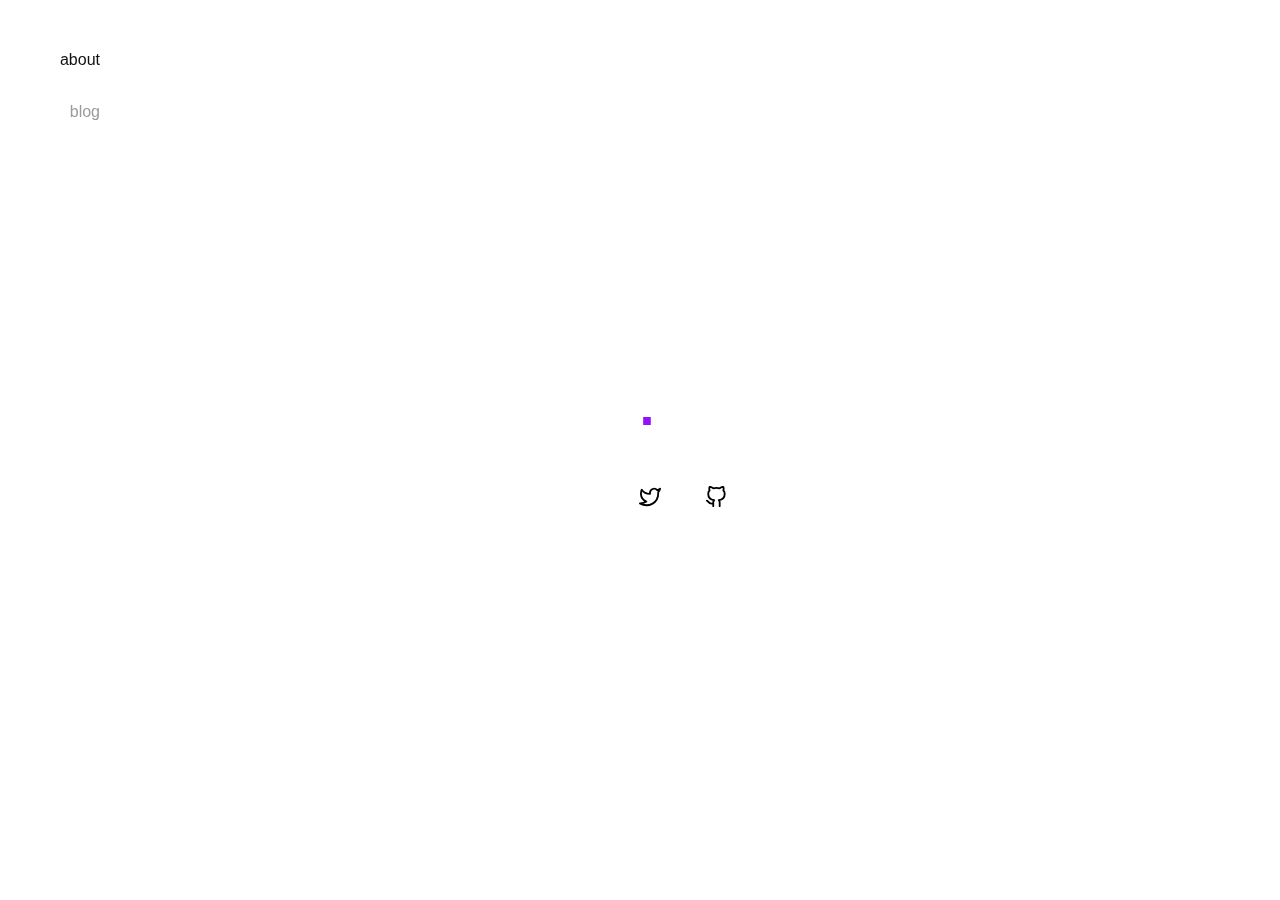
==== index.html @ 0094bbfb "first commit" ====
<!DOCTYPE html>
<html lang="en-us">

<head>
	<meta name="generator" content="Hugo 0.75.1" />
  <title>Joshua Wicks</title>

  <meta charset="UTF-8">
  <meta name="language" content="en">
  <meta name="description" content="">
  <meta name="keywords" content="">
  <meta name="viewport" content="width=device-width, initial-scale=1.0">
  <meta http-equiv="content-type" content="text/html; charset=utf-8">
  <meta http-equiv="X-UA-Compatible" content="IE=edge">

  
  
  <meta name="twitter:card" content="summary" />
  <meta name="twitter:title" content="Joshua Wicks" />
  <meta name="twitter:description" content=""/>
  <meta name="twitter:site" content="https://twitter.com/&lt;your handle&gt;" />
  <meta name="twitter:creator" content="https://twitter.com/&lt;your handle&gt;" />
  

  <link rel="shortcut icon" type="image/png" href="/favicon.ico" />

  
  
    
 
  
  
  
  
  
  
    
    <link type="text/css" rel="stylesheet" href="/css/about.min.faa0cdf2d211fbe1d8399c340d898781f94b8e9a9d0e53657a5b8bf7c13e990b.css" integrity="sha256-&#43;qDN8tIR&#43;&#43;HYOZw0DYmHgflLjpqdDlNleluL98E&#43;mQs="/>
  
    
    <link type="text/css" rel="stylesheet" href="/css/custom.min.e3b0c44298fc1c149afbf4c8996fb92427ae41e4649b934ca495991b7852b855.css" integrity="sha256-47DEQpj8HBSa&#43;/TImW&#43;5JCeuQeRkm5NMpJWZG3hSuFU="/>
  
  
   
  <link rel="alternate" type="application/rss+xml+xml" href="https://joshuawicks.github.io/index.xml" title="Joshua Wicks" /> 
   
   
    

<script type="application/ld+json">
  
    { 
      "@context": "http://schema.org", 
      "@type": "WebSite", 
      "url": "https:\/\/joshuawicks.github.io\/",
      "name": "Joshua Wicks",
      "author": {
        "@type": "Person",
        "name": ""
      },
      "description": ""
    }
  
  </script>
</head>

<body>
  <div class="burger__container">
  <div class="burger" aria-controls="navigation" aria-label="Menu">
    <div class="burger__meat burger__meat--1"></div>
    <div class="burger__meat burger__meat--2"></div>
    <div class="burger__meat burger__meat--3"></div>
  </div>
</div>
 

  <nav class="nav" id="navigation">
  <ul class="nav__list">
    
    
      <li>
        <a  class="active"
         href="/">about</a>
      </li>
    
      <li>
        <a  href="/blog">blog</a>
      </li>
    
  </ul>
</nav>


  <main>
    

<div class="splash-container">
  <div class="splash">
    
    <h1><span class="fancy">.</span></h1>
    
    <h2>
      
    </h2>
    

    


<div class="social-icons">
  
     
    
      <a class="social-icons__link" title="Twitter"
         href="https://twitter.com/%3cyour%20handle%3e"
         target="_blank" rel="noopener">
        <div class="social-icons__icon" style="background-image: url('https://joshuawicks.github.io/svg/twitter.svg')"></div>
      </a>
    
  
     
    
      <a class="social-icons__link" title="GitHub"
         href="https://github.com/%3cyour%20handle%3e"
         target="_blank" rel="noopener">
        <div class="social-icons__icon" style="background-image: url('https://joshuawicks.github.io/svg/github.svg')"></div>
      </a>
    
     
</div>

  </div>
</div>


  </main>

   

  
  <script src="/js/index.min.49e4d8a384357d9b445b87371863419937ede9fa77737522ffb633073aebfa44.js" integrity="sha256-SeTYo4Q1fZtEW4c3GGNBmTft6fp3c3Ui/7YzBzrr&#43;kQ=" crossorigin="anonymous"></script>
   
</body>

</html>
---- css/about.min.faa0cdf2d211fbe1d8399c340d898781f94b8e9a9d0e53657a5b8bf7c13e990b.css ----
@charset "UTF-8";button,button[type=button],button[type=reset],button[type=submit]{-webkit-appearance:button}input,input[type=text],input[type=email]{-webkit-appearance:none;-moz-appearance:none;appearance:none}html,body{background-color:#fff;color:#111;height:100%}html{box-sizing:border-box}*,*:before,*:after{padding:0;margin:0;box-sizing:inherit}html{font-family:-apple-system,BlinkMacSystemFont,segoe ui,Roboto,Oxygen-Sans,Ubuntu,Cantarell,helvetica neue,sans-serif;-webkit-font-smoothing:antialiased;font-size:95%}@media screen and (min-width:800px){html{font-size:100%}}@media screen and (min-width:1400px){html{font-size:115%}}h1,h2,h3,h4,h5,h6{margin-top:1.5rem;margin-bottom:0;line-height:1.5rem}h1{font-size:2.121rem;line-height:2.25rem;margin-top:2.25rem}h2{font-size:1.414rem}h3{font-size:1.17833333rem}h4{font-size:.98194444rem}h5{font-size:.81828704rem}p{margin-top:1.5rem;margin-bottom:0;line-height:1.5rem}ul,ol{padding-left:1.5rem;margin-top:1.5rem;margin-bottom:1.5rem}ul li,ol li{line-height:1.5rem}ul ul,ul ol,ol ul,ol ol{margin-top:0;margin-bottom:0}blockquote{margin-top:1.5rem;margin-bottom:1.5rem;line-height:1.5rem;color:#111}blockquote::before{position:absolute;content:"\201C";font-size:6em;font-family:roboto,serif;margin-top:.1em;margin-left:-.2em;z-index:-1;color:#ededed}blockquote cite{font-style:italic;font-size:.95em;color:#717171}blockquote cite::before{content:"— "}pre{line-height:1.45;margin-top:1.5rem;padding:16px;word-wrap:normal;overflow:auto;background-color:#f6f8fa;border-radius:3px}code{font-size:85%;font-family:sfmono-regular,Consolas,Menlo,monospace;padding:.2em .4em;margin:0;background-color:rgba(27,31,35,.05);border-radius:3px}pre>code{word-break:normal;white-space:pre}pre code{display:inline;padding:0;margin:0;overflow:visible;line-height:inherit;word-wrap:normal;background-color:transparent;border:0}.lead{font-size:1.414rem}abbr[title]{text-decoration:underline double}.burger__container{height:4rem;display:flex;align-items:center;padding:0 1.5rem;position:fixed;width:100%;background:#fff;z-index:2}@media screen and (min-width:800px){.burger__container{display:none}}.burger{position:relative;width:28px;height:28px;cursor:pointer}.burger__meat{position:absolute;width:28px;height:2px;background:#111;top:calc(50% - 2px/2);left:calc(50% - 28px/2);transition:all 150ms ease-in}.burger__meat--1{transform:translateY(-10px)}.burger__meat--2{width:calc(28px - 6px)}.burger__meat--3{transform:translateY(10px)}.nav--active .burger__meat--1{transform:rotate(45deg)}.nav--active .burger__meat--2{opacity:0}.nav--active .burger__meat--3{transform:rotate(-45deg)}.nav{font-size:16px;position:fixed;display:flex;justify-content:center;align-items:center;background:#fff;visibility:hidden;z-index:1}@media screen and (min-width:800px){.nav{display:block;visibility:visible;padding-top:3em;width:100px}}.nav--active .nav{visibility:visible;height:100%;width:100%}@media screen and (min-width:800px){.nav--active .nav{width:100px}}.nav__list{text-align:right;list-style:none;margin:0;padding:0;width:50%}@media screen and (min-width:800px){.nav__list{width:auto}}@media screen and (max-width:799px){.nav__list{transform:translateY(-25px);opacity:0}.nav--active .nav__list{transform:translateY(0);opacity:1;transition:all 500ms ease}}.nav__list li{margin-bottom:3em;line-height:1.5em}.nav__list li:last-of-type{margin-bottom:0}@media screen and (min-width:800px){.nav__list li{margin-bottom:1.75em}}.nav__list a{color:#9b9b9b;text-decoration:none;font-size:2em}.nav__list a.active{color:#111}.nav__list a:hover{color:#111}@media screen and (min-width:800px){.nav__list a{font-size:1em}}.social-icons{display:flex;justify-content:center}.social-icons__link{padding:.8rem}.social-icons__link:not(:last-child){margin-right:1em}.social-icons__link .social-icons__icon{width:1.4rem;height:1.4rem;background-size:contain;background-repeat:no-repeat}body.nav--active{overflow:hidden}main{padding:3rem 1.5rem 1rem}@media screen and (min-width:800px){main{padding-left:calc(1.5rem + 100px)}}@media screen and (max-width:799px){main{padding-top:calc(3rem + 4rem)}}.splash-container{height:100%;display:flex;justify-content:center;align-items:center;font-size:14px}@media screen and (min-width:800px){.splash-container{font-size:18px}}.splash h1{font-size:3em;line-height:1;letter-spacing:-.03em;margin:0}.splash h2{font-size:2.25em;font-weight:500;line-height:1.25;max-width:22em;letter-spacing:-.03em}.fancy{color:#9013fe}.handle{display:inline-block;margin-top:.275em;color:#9b9b9b;letter-spacing:.5px}.writing{text-decoration:none;color:#9013fe}main{padding-top:0;padding-bottom:0;height:100%}.social-icons{justify-content:flex-start;padding-top:1rem;margin-left:-.8rem}
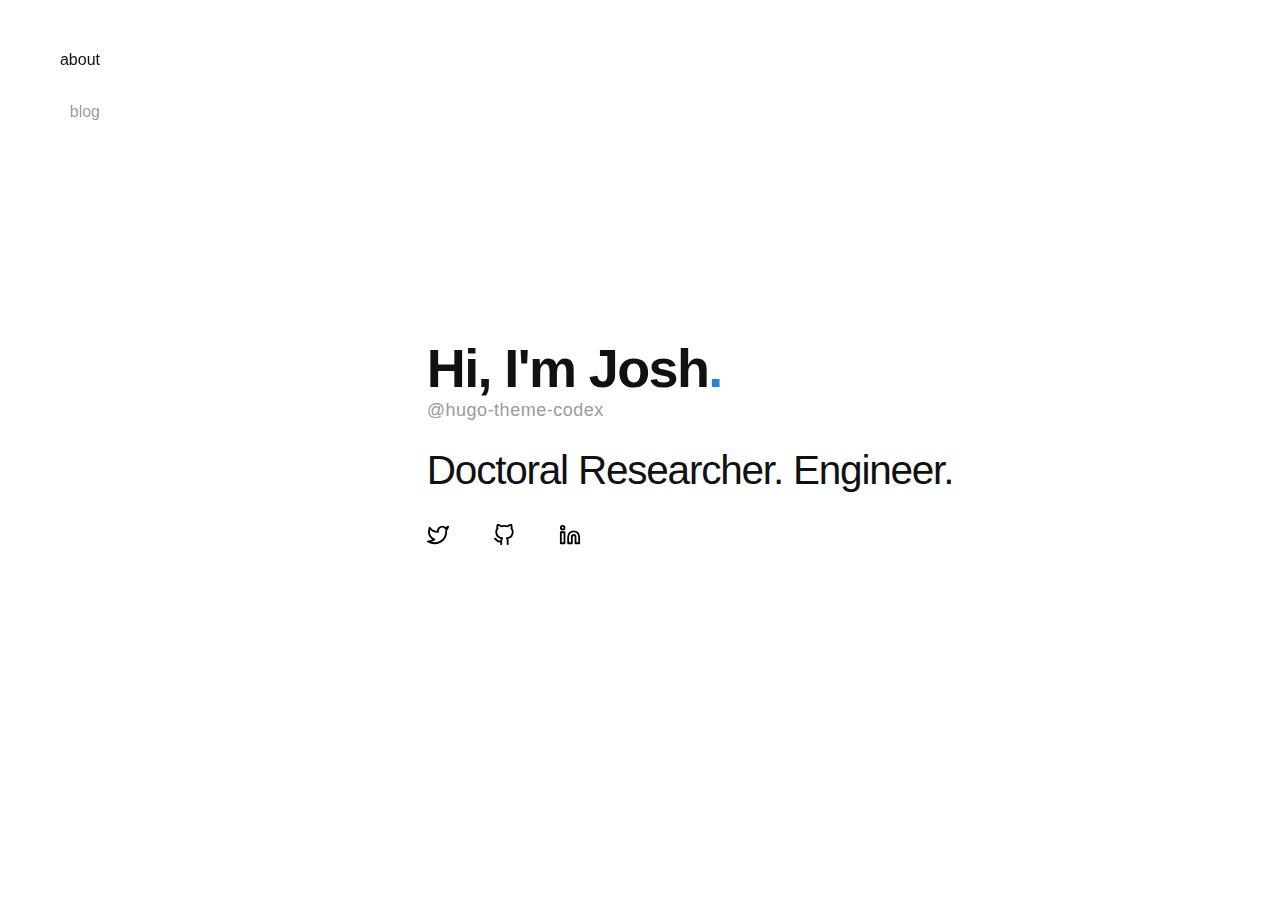
==== commit 96949ae9: "added linkedin" ====
--- a/index.html
+++ b/index.html
@@ -16,10 +16,10 @@
   
   
   <meta name="twitter:card" content="summary" />
-  <meta name="twitter:title" content="Joshua Wicks" />
+  <meta name="twitter:title" content="" />
   <meta name="twitter:description" content=""/>
-  <meta name="twitter:site" content="https://twitter.com/&lt;your handle&gt;" />
-  <meta name="twitter:creator" content="https://twitter.com/&lt;your handle&gt;" />
+  <meta name="twitter:site" content="https://twitter.com/&lt;JoshuaAWicks&gt;" />
+  <meta name="twitter:creator" content="https://twitter.com/&lt;JoshuaAWicks&gt;" />
   
 
   <link rel="shortcut icon" type="image/png" href="/favicon.ico" />
@@ -35,7 +35,7 @@
   
   
     
-    <link type="text/css" rel="stylesheet" href="/css/about.min.faa0cdf2d211fbe1d8399c340d898781f94b8e9a9d0e53657a5b8bf7c13e990b.css" integrity="sha256-&#43;qDN8tIR&#43;&#43;HYOZw0DYmHgflLjpqdDlNleluL98E&#43;mQs="/>
+    <link type="text/css" rel="stylesheet" href="/css/about.min.3f7460b09c8d91e59cf35b97d1112d776ba1eb58f72607459d8bc07bb1660454.css" integrity="sha256-P3RgsJyNkeWc81uX0REtd2uh61j3JgdFnYvAe7FmBFQ="/>
   
     
     <link type="text/css" rel="stylesheet" href="/css/custom.min.e3b0c44298fc1c149afbf4c8996fb92427ae41e4649b934ca495991b7852b855.css" integrity="sha256-47DEQpj8HBSa&#43;/TImW&#43;5JCeuQeRkm5NMpJWZG3hSuFU="/>
@@ -53,7 +53,7 @@
       "@context": "http://schema.org", 
       "@type": "WebSite", 
       "url": "https:\/\/joshuawicks.github.io\/",
-      "name": "Joshua Wicks",
+      "name": "",
       "author": {
         "@type": "Person",
         "name": ""
@@ -97,10 +97,12 @@
 <div class="splash-container">
   <div class="splash">
     
-    <h1><span class="fancy">.</span></h1>
+    <h1>Hi, I&#39;m Josh<span class="fancy">.</span></h1>
+    
+    <span class="handle">@hugo-theme-codex</span>
     
     <h2>
-      
+      Doctoral Researcher. Engineer.
     </h2>
     
 
@@ -112,7 +114,7 @@
      
     
       <a class="social-icons__link" title="Twitter"
-         href="https://twitter.com/%3cyour%20handle%3e"
+         href="https://twitter.com/%3cJoshuaAWicks%3e"
          target="_blank" rel="noopener">
         <div class="social-icons__icon" style="background-image: url('https://joshuawicks.github.io/svg/twitter.svg')"></div>
       </a>
@@ -121,9 +123,18 @@
      
     
       <a class="social-icons__link" title="GitHub"
-         href="https://github.com/%3cyour%20handle%3e"
+         href="https://github.com/%3cjoshuawicks"
          target="_blank" rel="noopener">
         <div class="social-icons__icon" style="background-image: url('https://joshuawicks.github.io/svg/github.svg')"></div>
+      </a>
+    
+  
+     
+    
+      <a class="social-icons__link" title="LinkedIn"
+         href="www.linkedin.com/in/joshuawicks"
+         target="_blank" rel="noopener">
+        <div class="social-icons__icon" style="background-image: url('https://joshuawicks.github.io/svg/linkedin.svg')"></div>
       </a>
     
      
--- a/css/about.min.3f7460b09c8d91e59cf35b97d1112d776ba1eb58f72607459d8bc07bb1660454.css
+++ b/css/about.min.3f7460b09c8d91e59cf35b97d1112d776ba1eb58f72607459d8bc07bb1660454.css
@@ -0,0 +1 @@
+@charset "UTF-8";button,button[type=button],button[type=reset],button[type=submit]{-webkit-appearance:button}input,input[type=text],input[type=email]{-webkit-appearance:none;-moz-appearance:none;appearance:none}html,body{background-color:#fff;color:#111;height:100%}html{box-sizing:border-box}*,*:before,*:after{padding:0;margin:0;box-sizing:inherit}html{font-family:-apple-system,BlinkMacSystemFont,segoe ui,Roboto,Oxygen-Sans,Ubuntu,Cantarell,helvetica neue,sans-serif;-webkit-font-smoothing:antialiased;font-size:95%}@media screen and (min-width:800px){html{font-size:100%}}@media screen and (min-width:1400px){html{font-size:115%}}h1,h2,h3,h4,h5,h6{margin-top:1.5rem;margin-bottom:0;line-height:1.5rem}h1{font-size:2.121rem;line-height:2.25rem;margin-top:2.25rem}h2{font-size:1.414rem}h3{font-size:1.17833333rem}h4{font-size:.98194444rem}h5{font-size:.81828704rem}p{margin-top:1.5rem;margin-bottom:0;line-height:1.5rem}ul,ol{padding-left:1.5rem;margin-top:1.5rem;margin-bottom:1.5rem}ul li,ol li{line-height:1.5rem}ul ul,ul ol,ol ul,ol ol{margin-top:0;margin-bottom:0}blockquote{margin-top:1.5rem;margin-bottom:1.5rem;line-height:1.5rem;color:#111}blockquote::before{position:absolute;content:"\201C";font-size:6em;font-family:roboto,serif;margin-top:.1em;margin-left:-.2em;z-index:-1;color:#ededed}blockquote cite{font-style:italic;font-size:.95em;color:#717171}blockquote cite::before{content:"— "}pre{line-height:1.45;margin-top:1.5rem;padding:16px;word-wrap:normal;overflow:auto;background-color:#f6f8fa;border-radius:3px}code{font-size:85%;font-family:sfmono-regular,Consolas,Menlo,monospace;padding:.2em .4em;margin:0;background-color:rgba(27,31,35,.05);border-radius:3px}pre>code{word-break:normal;white-space:pre}pre code{display:inline;padding:0;margin:0;overflow:visible;line-height:inherit;word-wrap:normal;background-color:transparent;border:0}.lead{font-size:1.414rem}abbr[title]{text-decoration:underline double}.burger__container{height:4rem;display:flex;align-items:center;padding:0 1.5rem;position:fixed;width:100%;background:#fff;z-index:2}@media screen and (min-width:800px){.burger__container{display:none}}.burger{position:relative;width:28px;height:28px;cursor:pointer}.burger__meat{position:absolute;width:28px;height:2px;background:#111;top:calc(50% - 2px/2);left:calc(50% - 28px/2);transition:all 150ms ease-in}.burger__meat--1{transform:translateY(-10px)}.burger__meat--2{width:calc(28px - 6px)}.burger__meat--3{transform:translateY(10px)}.nav--active .burger__meat--1{transform:rotate(45deg)}.nav--active .burger__meat--2{opacity:0}.nav--active .burger__meat--3{transform:rotate(-45deg)}.nav{font-size:16px;position:fixed;display:flex;justify-content:center;align-items:center;background:#fff;visibility:hidden;z-index:1}@media screen and (min-width:800px){.nav{display:block;visibility:visible;padding-top:3em;width:100px}}.nav--active .nav{visibility:visible;height:100%;width:100%}@media screen and (min-width:800px){.nav--active .nav{width:100px}}.nav__list{text-align:right;list-style:none;margin:0;padding:0;width:50%}@media screen and (min-width:800px){.nav__list{width:auto}}@media screen and (max-width:799px){.nav__list{transform:translateY(-25px);opacity:0}.nav--active .nav__list{transform:translateY(0);opacity:1;transition:all 500ms ease}}.nav__list li{margin-bottom:3em;line-height:1.5em}.nav__list li:last-of-type{margin-bottom:0}@media screen and (min-width:800px){.nav__list li{margin-bottom:1.75em}}.nav__list a{color:#9b9b9b;text-decoration:none;font-size:2em}.nav__list a.active{color:#111}.nav__list a:hover{color:#111}@media screen and (min-width:800px){.nav__list a{font-size:1em}}.social-icons{display:flex;justify-content:center}.social-icons__link{padding:.8rem}.social-icons__link:not(:last-child){margin-right:1em}.social-icons__link .social-icons__icon{width:1.4rem;height:1.4rem;background-size:contain;background-repeat:no-repeat}body.nav--active{overflow:hidden}main{padding:3rem 1.5rem 1rem}@media screen and (min-width:800px){main{padding-left:calc(1.5rem + 100px)}}@media screen and (max-width:799px){main{padding-top:calc(3rem + 4rem)}}.splash-container{height:100%;display:flex;justify-content:center;align-items:center;font-size:14px}@media screen and (min-width:800px){.splash-container{font-size:18px}}.splash h1{font-size:3em;line-height:1;letter-spacing:-.03em;margin:0}.splash h2{font-size:2.25em;font-weight:500;line-height:1.25;max-width:22em;letter-spacing:-.03em}.fancy{color:#1e88e5}.handle{display:inline-block;margin-top:.275em;color:#9b9b9b;letter-spacing:.5px}.writing{text-decoration:none;color:#1e88e5}main{padding-top:0;padding-bottom:0;height:100%}.social-icons{justify-content:flex-start;padding-top:1rem;margin-left:-.8rem}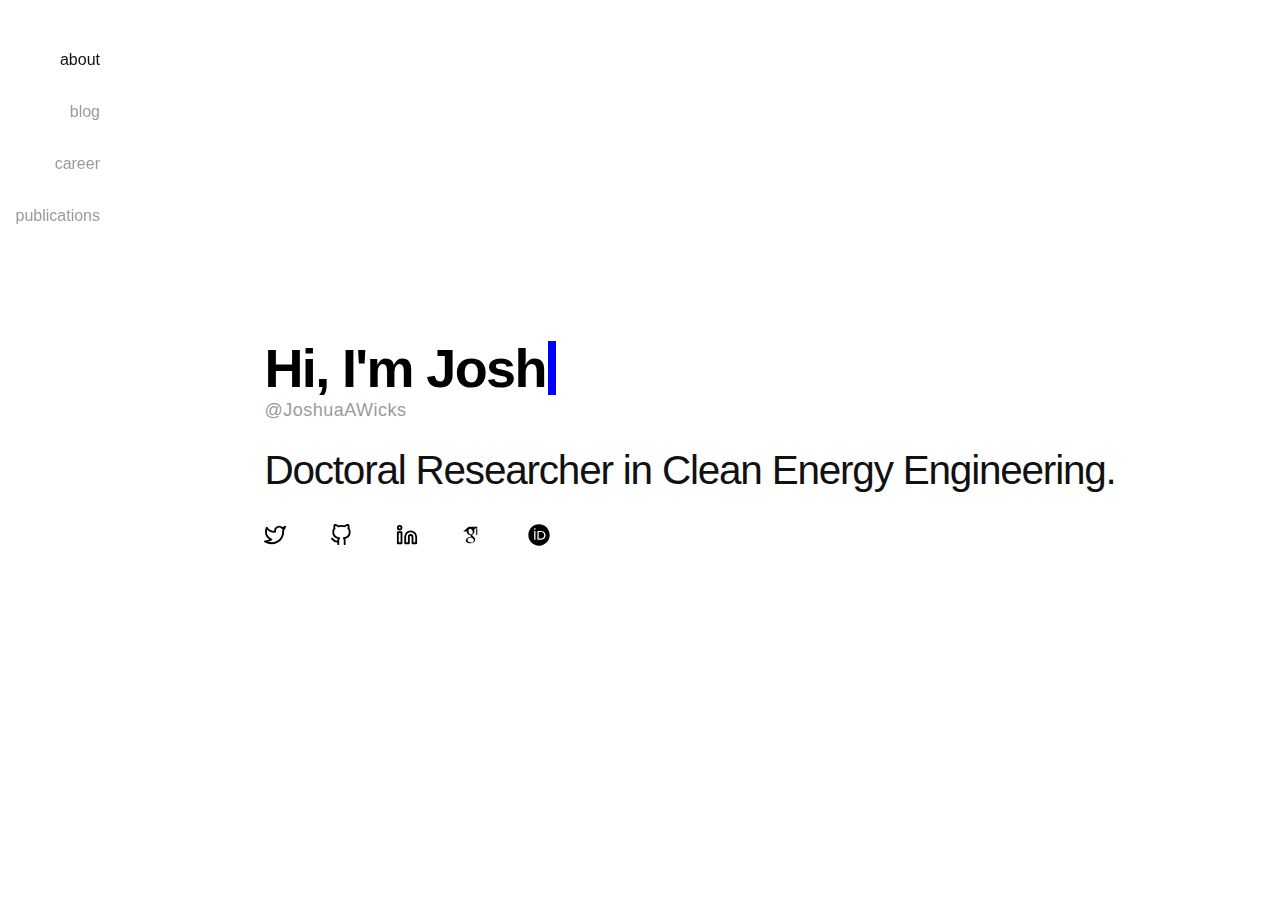
==== commit 39daddd1: "fixed twitter" ====
--- a/index.html
+++ b/index.html
@@ -18,15 +18,15 @@
   <meta name="twitter:card" content="summary" />
   <meta name="twitter:title" content="" />
   <meta name="twitter:description" content=""/>
-  <meta name="twitter:site" content="https://twitter.com/&lt;JoshuaAWicks&gt;" />
-  <meta name="twitter:creator" content="https://twitter.com/&lt;JoshuaAWicks&gt;" />
+  <meta name="twitter:site" content="https://twitter.com/JoshuaAWicks" />
+  <meta name="twitter:creator" content="https://twitter.com/JoshuaAWicks" />
   
 
   <link rel="shortcut icon" type="image/png" href="/favicon.ico" />
 
   
   
-    
+
  
   
   
@@ -38,7 +38,7 @@
     <link type="text/css" rel="stylesheet" href="/css/about.min.3f7460b09c8d91e59cf35b97d1112d776ba1eb58f72607459d8bc07bb1660454.css" integrity="sha256-P3RgsJyNkeWc81uX0REtd2uh61j3JgdFnYvAe7FmBFQ="/>
   
     
-    <link type="text/css" rel="stylesheet" href="/css/custom.min.e3b0c44298fc1c149afbf4c8996fb92427ae41e4649b934ca495991b7852b855.css" integrity="sha256-47DEQpj8HBSa&#43;/TImW&#43;5JCeuQeRkm5NMpJWZG3hSuFU="/>
+    <link type="text/css" rel="stylesheet" href="/css/custom.min.d47faa7b7f2f9fea362fde1e92af5b204130f886a16a0371dc30f4524376c5cb.css" integrity="sha256-1H&#43;qe38vn&#43;o2L94ekq9bIEEw&#43;IahagNx3DD0UkN2xcs="/>
   
   
    
@@ -87,6 +87,14 @@
         <a  href="/blog">blog</a>
       </li>
     
+      <li>
+        <a  href="/career">career</a>
+      </li>
+    
+      <li>
+        <a  href="/publications">publications</a>
+      </li>
+    
   </ul>
 </nav>
 
@@ -95,18 +103,18 @@
     
 
 <div class="splash-container">
-  <div class="splash">
-    
-    <h1>Hi, I&#39;m Josh<span class="fancy">.</span></h1>
-    
-    <span class="handle">@hugo-theme-codex</span>
-    
-    <h2>
-      Doctoral Researcher. Engineer.
-    </h2>
-    
+<div class="splash typewriter">
 
-    
+<h1>Hi, I&#39;m Josh</h1>
+
+<span class="handle">@JoshuaAWicks</span>
+
+<h2>
+  Doctoral Researcher in Clean Energy Engineering.
+</h2>
+
+
+
 
 
 <div class="social-icons">
@@ -114,7 +122,7 @@
      
     
       <a class="social-icons__link" title="Twitter"
-         href="https://twitter.com/%3cJoshuaAWicks%3e"
+         href="https://twitter.com/JoshuaAWicks"
          target="_blank" rel="noopener">
         <div class="social-icons__icon" style="background-image: url('https://joshuawicks.github.io/svg/twitter.svg')"></div>
       </a>
@@ -123,7 +131,7 @@
      
     
       <a class="social-icons__link" title="GitHub"
-         href="https://github.com/%3cjoshuawicks"
+         href="https://github.com/joshuawicks"
          target="_blank" rel="noopener">
         <div class="social-icons__icon" style="background-image: url('https://joshuawicks.github.io/svg/github.svg')"></div>
       </a>
@@ -137,10 +145,28 @@
         <div class="social-icons__icon" style="background-image: url('https://joshuawicks.github.io/svg/linkedin.svg')"></div>
       </a>
     
+  
+     
+    
+      <a class="social-icons__link" title="Google Scholar"
+         href="https://scholar.google.com/citations?user=tE3TeD8AAAAJ&amp;hl=en"
+         target="_blank" rel="noopener">
+        <div class="social-icons__icon" style="background-image: url('https://joshuawicks.github.io/svg/google-scholar.svg')"></div>
+      </a>
+    
+  
+     
+    
+      <a class="social-icons__link" title="ORCID"
+         href="https://orcid.org/0000-0001-7819-1167"
+         target="_blank" rel="noopener">
+        <div class="social-icons__icon" style="background-image: url('https://joshuawicks.github.io/svg/orcid.svg')"></div>
+      </a>
+    
      
 </div>
 
-  </div>
+</div>
 </div>
 
 
--- a/css/custom.min.d47faa7b7f2f9fea362fde1e92af5b204130f886a16a0371dc30f4524376c5cb.css
+++ b/css/custom.min.d47faa7b7f2f9fea362fde1e92af5b204130f886a16a0371dc30f4524376c5cb.css
@@ -0,0 +1 @@
+.typewriter h1{color:#000;overflow:hidden;border-right:.15em solid blue;white-space:nowrap;margin:1 auto;max-width:5.4em;animation:typing 3.5s steps(40,end),blink-caret .7s step-end infinite}@keyframes typing{from{width:0}to{width:100%}}@keyframes blink-caret{from,to{border-color:transparent}50%{border-color:blue}}